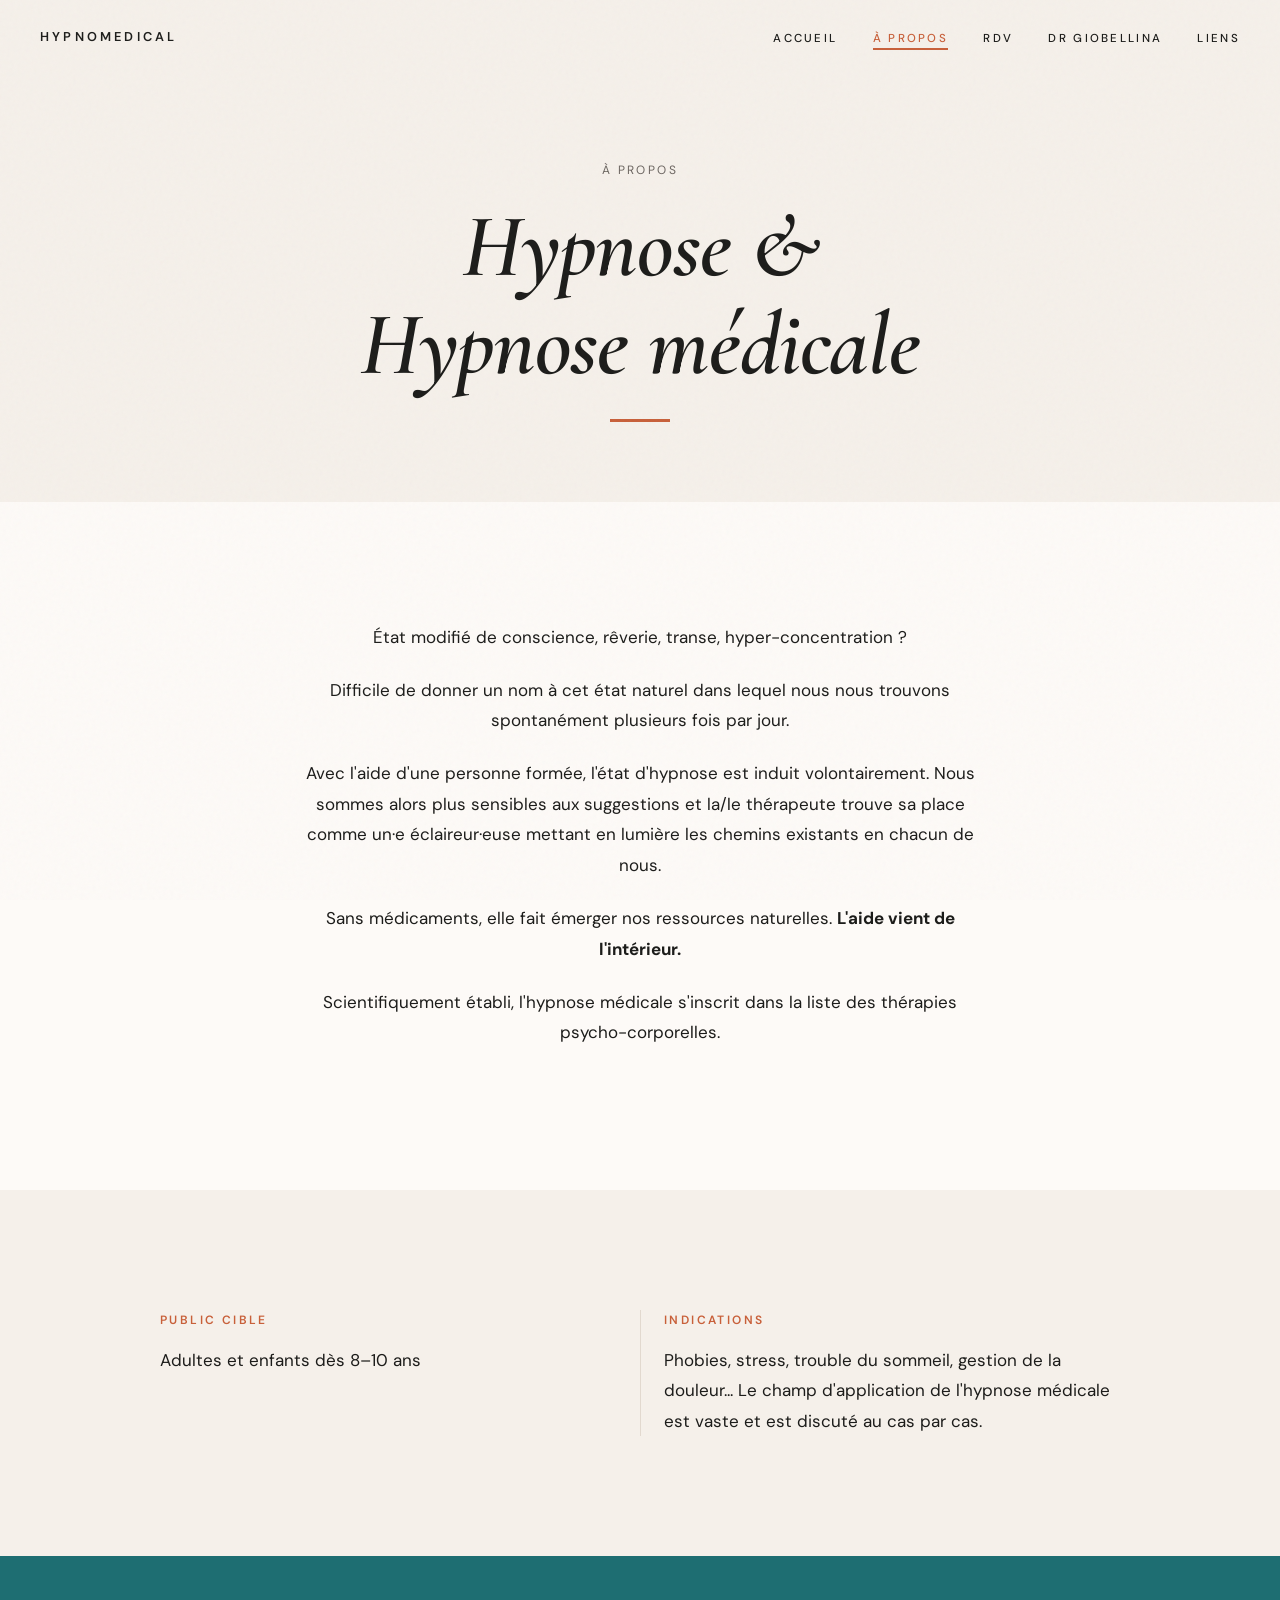
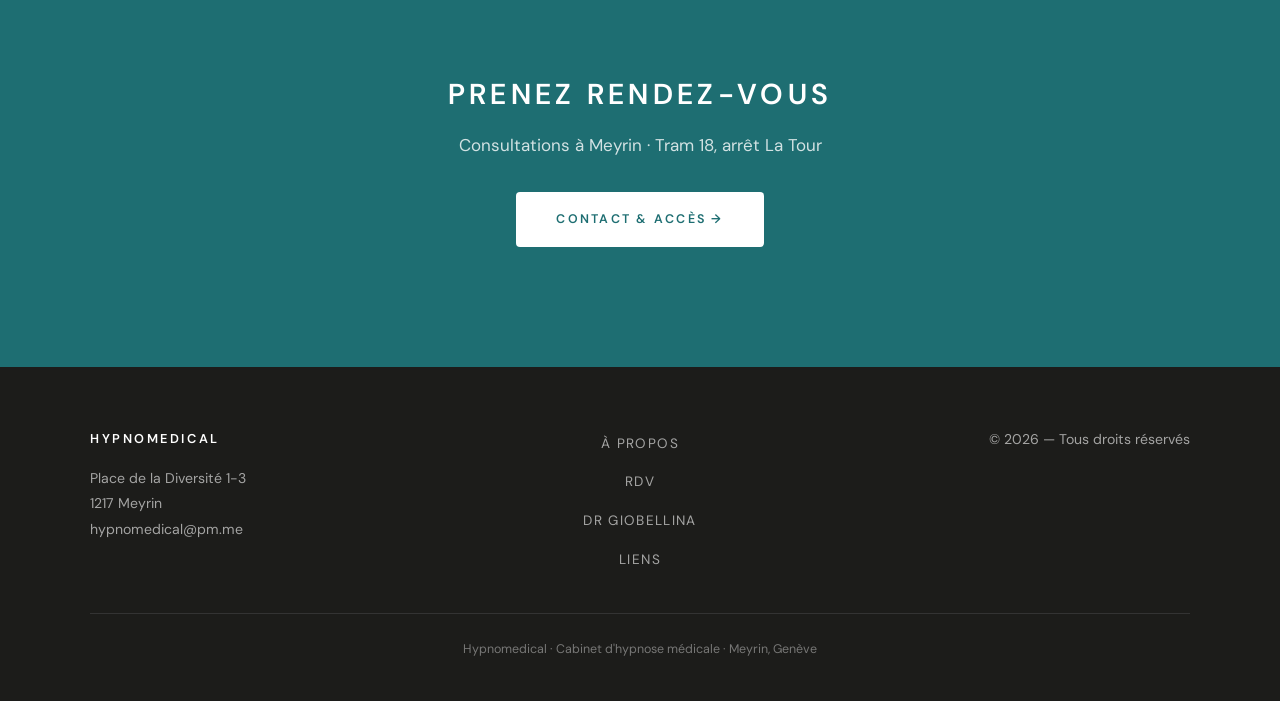
==== a-propos.html @ f83055d2 "Initial commit — site HYPNOMEDICAL v2 5 pages HTML/CSS/JS : accueil, à propos, rdv, dr giobellina, l" ====
<!DOCTYPE html>
<html lang="fr">
<head>
  <meta charset="UTF-8">
  <meta name="viewport" content="width=device-width, initial-scale=1.0">
  <title>À propos — Hypnomedical</title>
  <meta name="description" content="Découvrez l'hypnose médicale : un état naturel scientifiquement établi, pour adultes et enfants dès 8-10 ans.">
  <link rel="preconnect" href="https://fonts.googleapis.com">
  <link rel="preconnect" href="https://fonts.gstatic.com" crossorigin>
  <link href="https://fonts.googleapis.com/css2?family=Cormorant+Garamond:ital,wght@0,400;0,600;1,400;1,600&family=DM+Sans:wght@400;500;600&display=swap" rel="stylesheet">
  <link rel="stylesheet" href="css/style.css">
</head>
<body class="page-transition">

  <div class="cursor-dot"></div>

  <!-- NAVBAR -->
  <nav class="navbar scrolled">
    <div class="navbar-inner">
      <a href="index.html" class="nav-brand">Hypnomedical</a>
      <button class="hamburger" aria-label="Menu">
        <span></span><span></span><span></span>
      </button>
      <ul class="nav-links">
        <li><a href="index.html">Accueil</a></li>
        <li><a href="a-propos.html">À propos</a></li>
        <li><a href="rdv.html">RDV</a></li>
        <li><a href="dr-giobellina.html">Dr Giobellina</a></li>
        <li><a href="liens.html">Liens</a></li>
      </ul>
    </div>
  </nav>

  <div class="mobile-menu">
    <a href="index.html">Accueil</a>
    <a href="a-propos.html">À propos</a>
    <a href="rdv.html">RDV</a>
    <a href="dr-giobellina.html">Dr Giobellina</a>
    <a href="liens.html">Liens</a>
  </div>

  <!-- PAGE HERO -->
  <section class="page-hero">
    <span class="label">À propos</span>
    <h1><em>Hypnose &<br>Hypnose médicale</em></h1>
    <span class="title-underline"></span>
  </section>

  <!-- TEXTE PRINCIPAL -->
  <section class="section">
    <div class="text-content">
      <p class="reveal">État modifié de conscience, rêverie, transe, hyper-concentration&nbsp;?</p>
      <p class="reveal">Difficile de donner un nom à cet état naturel dans lequel nous nous trouvons spontanément plusieurs fois par jour.</p>
      <p class="reveal">Avec l'aide d'une personne formée, l'état d'hypnose est induit volontairement. Nous sommes alors plus sensibles aux suggestions et la/le thérapeute trouve sa place comme un·e éclaireur·euse mettant en lumière les chemins existants en chacun de nous.</p>
      <p class="reveal">Sans médicaments, elle fait émerger nos ressources naturelles. <strong>L'aide vient de l'intérieur.</strong></p>
      <p class="reveal">Scientifiquement établi, l'hypnose médicale s'inscrit dans la liste des thérapies psycho-corporelles.</p>
    </div>
  </section>

  <!-- PUBLIC & INDICATIONS -->
  <section class="section section--alt">
    <div class="two-cols two-cols--divided reveal">
      <div class="col-block">
        <span class="label">Public cible</span>
        <p>Adultes et enfants dès 8–10 ans</p>
      </div>
      <div class="col-block">
        <span class="label">Indications</span>
        <p>Phobies, stress, trouble du sommeil, gestion de la douleur... Le champ d'application de l'hypnose médicale est vaste et est discuté au cas par cas.</p>
      </div>
    </div>
  </section>

  <!-- CTA -->
  <section class="section section--teal">
    <div class="section-inner reveal">
      <h2 style="color:#fff; margin-bottom:1rem;">Prenez rendez-vous</h2>
      <p style="color:rgba(255,255,255,0.8); margin-bottom:2rem;">Consultations à Meyrin · Tram 18, arrêt La Tour</p>
      <a href="rdv.html" class="btn-cta btn-cta--white">Contact & accès →</a>
    </div>
  </section>

  <!-- FOOTER -->
  <footer class="site-footer">
    <div class="footer-inner">
      <div class="footer-col">
        <h4>Hypnomedical</h4>
        <p>Place de la Diversité 1-3<br>1217 Meyrin</p>
        <p><a href="mailto:hypnomedical@pm.me">hypnomedical@pm.me</a></p>
      </div>
      <div class="footer-col">
        <ul class="footer-nav">
          <li><a href="a-propos.html">À propos</a></li>
          <li><a href="rdv.html">RDV</a></li>
          <li><a href="dr-giobellina.html">Dr Giobellina</a></li>
          <li><a href="liens.html">Liens</a></li>
        </ul>
      </div>
      <div class="footer-col footer-col--right">
        <p>&copy; 2026 — Tous droits réservés</p>
      </div>
    </div>
    <div class="footer-bottom">
      Hypnomedical · Cabinet d'hypnose médicale · Meyrin, Genève
    </div>
  </footer>

  <script src="js/main.js"></script>
</body>
</html>
---- css/style.css ----
/* ===== RESET & BASE ===== */
*,
*::before,
*::after {
  margin: 0;
  padding: 0;
  box-sizing: border-box;
}

:root {
  --bg-main: #FDFAF7;
  --bg-alt: #F5F0EA;
  --bg-dark: #1C1C1A;
  --text: #1C1C1A;
  --text-secondary: #6B6560;
  --terracotta: #C8603A;
  --teal: #1E6E72;
  --teal-dark: #175558;
  --border: #E2D9CF;
  --white: #FFFFFF;
  --max-content: 680px;
  --max-wide: 1100px;
}

html {
  scroll-behavior: smooth;
}

body {
  font-family: 'DM Sans', 'Inter', sans-serif;
  font-size: 17px;
  line-height: 1.8;
  color: var(--text);
  background: var(--bg-main);
  min-height: 100vh;
  overflow-x: hidden;
}

/* Subtle paper texture */
body::before {
  content: '';
  position: fixed;
  top: 0;
  left: 0;
  width: 100%;
  height: 100%;
  pointer-events: none;
  z-index: 9999;
  opacity: 0.03;
  background-image: url("data:image/svg+xml,%3Csvg viewBox='0 0 256 256' xmlns='http://www.w3.org/2000/svg'%3E%3Cfilter id='noise'%3E%3CfeTurbulence type='fractalNoise' baseFrequency='0.9' numOctaves='4' stitchTiles='stitch'/%3E%3C/filter%3E%3Crect width='100%25' height='100%25' filter='url(%23noise)'/%3E%3C/svg%3E");
}

a {
  color: var(--teal);
  text-decoration: none;
  position: relative;
}

img {
  max-width: 100%;
  height: auto;
}

/* ===== CUSTOM CURSOR ===== */
.cursor-dot {
  width: 36px;
  height: 36px;
  border: 1.5px solid var(--text);
  border-radius: 50%;
  position: fixed;
  pointer-events: none;
  z-index: 10000;
  transition: transform 0.15s ease, opacity 0.15s ease, border-color 0.2s;
  transform: translate(-50%, -50%);
  opacity: 0;
}

.cursor-dot.visible {
  opacity: 1;
}

.cursor-dot.hovering {
  transform: translate(-50%, -50%) scale(1.6);
  border-color: var(--terracotta);
}

/* ===== LINK UNDERLINE ANIMATION ===== */
.link-hover {
  position: relative;
  display: inline;
}

.link-hover::after {
  content: '';
  position: absolute;
  bottom: -2px;
  left: 0;
  width: 0;
  height: 1.5px;
  background: currentColor;
  transition: width 0.3s ease;
}

.link-hover:hover::after {
  width: 100%;
}

/* ===== TYPOGRAPHY ===== */
h1 {
  font-family: 'Cormorant Garamond', 'Playfair Display', Georgia, serif;
  font-weight: 600;
  font-size: clamp(2.8rem, 7vw, 6.5rem);
  line-height: 1.1;
  color: var(--text);
  letter-spacing: -0.01em;
}

h2 {
  font-family: 'DM Sans', sans-serif;
  font-weight: 600;
  text-transform: uppercase;
  letter-spacing: 0.15em;
  font-size: clamp(1.3rem, 2.5vw, 1.8rem);
  line-height: 1.3;
  color: var(--text);
}

.label {
  text-transform: uppercase;
  font-size: 0.75rem;
  letter-spacing: 0.2em;
  color: var(--text-secondary);
  margin-bottom: 1rem;
  display: block;
}

.title-underline {
  display: block;
  width: 60px;
  height: 3px;
  background: var(--terracotta);
  margin: 1.5rem auto 0;
}

/* ===== SCROLL REVEAL ===== */
.reveal {
  opacity: 0;
  transform: translateY(24px);
  transition: opacity 0.7s ease-out, transform 0.7s ease-out;
}

.reveal.visible {
  opacity: 1;
  transform: translateY(0);
}

.reveal.delay-1 { transition-delay: 0.15s; }
.reveal.delay-2 { transition-delay: 0.3s; }
.reveal.delay-3 { transition-delay: 0.45s; }

/* ===== NAVBAR ===== */
.navbar {
  position: fixed;
  top: 0;
  left: 0;
  width: 100%;
  z-index: 1000;
  transition: background 0.4s, box-shadow 0.4s;
  background: transparent;
}

.navbar.scrolled {
  background: var(--bg-main);
  box-shadow: 0 1px 12px rgba(0, 0, 0, 0.06);
}

.navbar-inner {
  max-width: 1280px;
  margin: 0 auto;
  padding: 1.3rem 2.5rem;
  display: flex;
  justify-content: space-between;
  align-items: center;
}

.nav-brand {
  font-family: 'DM Sans', sans-serif;
  font-size: 0.8rem;
  font-weight: 600;
  text-transform: uppercase;
  letter-spacing: 0.25em;
  color: var(--text);
  text-decoration: none;
}

.nav-brand:hover {
  color: var(--terracotta);
}

.nav-links {
  list-style: none;
  display: flex;
  gap: 2.2rem;
}

.nav-links a {
  color: var(--text);
  text-decoration: none;
  text-transform: uppercase;
  font-size: 0.72rem;
  letter-spacing: 0.2em;
  font-weight: 500;
  position: relative;
  transition: color 0.2s;
}

.nav-links a::after {
  content: '';
  position: absolute;
  bottom: -4px;
  left: 0;
  width: 0;
  height: 1.5px;
  background: var(--terracotta);
  transition: width 0.3s ease;
}

.nav-links a:hover,
.nav-links a.active {
  color: var(--terracotta);
}

.nav-links a:hover::after,
.nav-links a.active::after {
  width: 100%;
}

/* Hamburger */
.hamburger {
  display: none;
  background: none;
  border: none;
  cursor: pointer;
  padding: 0.5rem;
  z-index: 1001;
  position: relative;
}

.hamburger span {
  display: block;
  width: 24px;
  height: 1.5px;
  background: var(--text);
  margin: 6px 0;
  transition: transform 0.4s ease, opacity 0.3s ease, background 0.3s;
}

.hamburger.open span {
  background: var(--white);
}

.hamburger.open span:nth-child(1) {
  transform: translateY(7.5px) rotate(45deg);
}

.hamburger.open span:nth-child(2) {
  opacity: 0;
}

.hamburger.open span:nth-child(3) {
  transform: translateY(-7.5px) rotate(-45deg);
}

/* Mobile overlay */
.mobile-menu {
  display: none;
  position: fixed;
  inset: 0;
  background: var(--bg-dark);
  z-index: 999;
  flex-direction: column;
  align-items: center;
  justify-content: center;
  gap: 2rem;
  opacity: 0;
  transition: opacity 0.4s ease;
}

.mobile-menu.open {
  display: flex;
  opacity: 1;
}

.mobile-menu a {
  color: var(--white);
  text-decoration: none;
  text-transform: uppercase;
  font-size: 1.5rem;
  letter-spacing: 0.15em;
  font-weight: 500;
  transition: color 0.2s;
}

.mobile-menu a:hover,
.mobile-menu a.active {
  color: var(--terracotta);
}

/* ===== SECTIONS ===== */
.section {
  padding: 120px 2.5rem;
}

.section--alt {
  background: var(--bg-alt);
}

.section--dark {
  background: var(--bg-dark);
  color: var(--white);
}

.section--teal {
  background: var(--teal);
  color: var(--white);
}

.section-inner {
  max-width: var(--max-content);
  margin: 0 auto;
  text-align: center;
}

.section-inner--wide {
  max-width: var(--max-wide);
  margin: 0 auto;
}

/* ===== HOME HERO ===== */
.hero {
  display: flex;
  flex-direction: column;
  align-items: center;
  justify-content: center;
  min-height: 100vh;
  padding: 2rem 2.5rem;
  text-align: center;
  position: relative;
}

.hero-label {
  text-transform: uppercase;
  font-size: 0.72rem;
  letter-spacing: 0.3em;
  color: var(--text-secondary);
  margin-bottom: 2rem;
  opacity: 0;
  transform: translateY(16px);
  animation: heroFade 0.8s ease-out 0.2s forwards;
}

.hero-logo {
  width: 160px;
  height: 160px;
  margin-bottom: 2.5rem;
  opacity: 0;
  transform: translateY(16px);
  animation: heroFade 0.8s ease-out 0.4s forwards;
}

.hero-logo img,
.hero-logo svg {
  width: 100%;
  height: 100%;
  object-fit: contain;
  animation: breathe 4s ease-in-out infinite;
}

@keyframes breathe {
  0%, 100% { transform: scale(1); }
  50% { transform: scale(1.03); }
}

.hero h1 {
  opacity: 0;
  transform: translateY(20px);
  animation: heroFade 0.8s ease-out 0.6s forwards;
  margin-bottom: 1rem;
}

.hero h1 em {
  font-style: italic;
}

.hero-subtitle {
  font-size: 1rem;
  color: var(--text-secondary);
  margin-bottom: 2.5rem;
  opacity: 0;
  transform: translateY(16px);
  animation: heroFade 0.8s ease-out 0.8s forwards;
}

.hero .btn-cta {
  opacity: 0;
  transform: translateY(16px);
  animation: heroFade 0.8s ease-out 1s forwards;
}

@keyframes heroFade {
  to {
    opacity: 1;
    transform: translateY(0);
  }
}

/* ===== BUTTONS ===== */
.btn-cta {
  display: inline-block;
  background: var(--teal);
  color: var(--white);
  padding: 16px 40px;
  font-family: 'DM Sans', sans-serif;
  text-transform: uppercase;
  font-size: 0.78rem;
  letter-spacing: 0.18em;
  font-weight: 600;
  text-decoration: none;
  border: none;
  border-radius: 4px;
  cursor: pointer;
  transition: background 0.3s, transform 0.3s, box-shadow 0.3s;
}

.btn-cta:hover {
  background: var(--teal-dark);
  color: var(--white);
  transform: translateY(-2px);
  box-shadow: 0 6px 20px rgba(30, 110, 114, 0.25);
}

.btn-cta--white {
  background: var(--white);
  color: var(--teal);
}

.btn-cta--white:hover {
  background: #f0f0f0;
  color: var(--teal);
  transform: translateY(-2px);
  box-shadow: 0 6px 20px rgba(0, 0, 0, 0.1);
}

/* ===== QUOTE / TEASER ===== */
.teaser-quote {
  position: relative;
  max-width: 700px;
  margin: 0 auto;
}

.teaser-quote .deco-quote {
  font-family: 'Cormorant Garamond', serif;
  font-size: 8rem;
  color: var(--terracotta);
  opacity: 0.15;
  position: absolute;
  top: -3rem;
  left: -1rem;
  line-height: 1;
  user-select: none;
}

.teaser-quote blockquote {
  font-family: 'Cormorant Garamond', serif;
  font-size: 1.4rem;
  font-style: italic;
  line-height: 1.7;
  color: var(--text);
  margin-bottom: 2rem;
}

.teaser-link {
  color: var(--teal);
  font-weight: 500;
  font-size: 0.95rem;
}

/* ===== INDICATION CARDS ===== */
.cards-grid {
  display: grid;
  grid-template-columns: repeat(3, 1fr);
  gap: 2rem;
  max-width: var(--max-wide);
  margin: 0 auto;
}

.card {
  text-align: center;
  padding: 2.5rem 2rem;
  border-bottom: 2px solid var(--terracotta);
}

.card-icon {
  font-size: 2.2rem;
  margin-bottom: 1.2rem;
  display: block;
}

.card h3 {
  font-family: 'DM Sans', sans-serif;
  font-weight: 600;
  text-transform: uppercase;
  letter-spacing: 0.1em;
  font-size: 1rem;
  margin-bottom: 0.8rem;
}

.card p {
  font-size: 0.95rem;
  color: var(--text-secondary);
  line-height: 1.6;
}

.cards-note {
  text-align: center;
  color: var(--text-secondary);
  font-style: italic;
  margin-top: 2.5rem;
  font-size: 0.95rem;
}

/* ===== PAGE HERO ===== */
.page-hero {
  background: var(--bg-alt);
  padding: 160px 2.5rem 80px;
  text-align: center;
}

.page-hero h1 {
  margin-top: 0.5rem;
}

.page-hero .subtitle {
  max-width: 600px;
  margin: 1.5rem auto 0;
  color: var(--text-secondary);
  font-size: 0.95rem;
}

/* ===== TEXT CONTENT ===== */
.text-content {
  max-width: var(--max-content);
  margin: 0 auto;
  text-align: center;
}

.text-content p {
  margin-bottom: 1.4rem;
}

.text-content p strong {
  color: var(--text);
}

/* ===== TWO COLUMNS ===== */
.two-cols {
  display: grid;
  grid-template-columns: 1fr 1fr;
  gap: 3rem;
  max-width: 960px;
  margin: 0 auto;
  text-align: left;
}

.two-cols--divided {
  position: relative;
}

.two-cols--divided::after {
  content: '';
  position: absolute;
  top: 0;
  left: 50%;
  width: 1px;
  height: 100%;
  background: var(--border);
}

.col-block .label {
  margin-bottom: 0.8rem;
  color: var(--terracotta);
  font-weight: 600;
}

.col-block p {
  line-height: 1.8;
}

/* ===== RDV CONTACT COLS ===== */
.contact-cols {
  display: grid;
  grid-template-columns: 1fr 1fr;
  gap: 4rem;
  max-width: 960px;
  margin: 0 auto;
  text-align: left;
}

.contact-block .label {
  color: var(--terracotta);
  font-weight: 600;
  margin-bottom: 1rem;
}

.contact-block a {
  font-weight: 500;
}

.contact-block p {
  margin-bottom: 0.6rem;
}

.contact-block .transport {
  margin-top: 1.2rem;
  font-size: 0.95rem;
  color: var(--text-secondary);
}

/* ===== MAP ===== */
.map-section {
  padding: 0 2.5rem 0;
}

.map-container {
  max-width: var(--max-wide);
  margin: 0 auto;
  border-radius: 8px;
  overflow: hidden;
  max-height: 400px;
}

.map-container iframe {
  width: 100%;
  height: 400px;
  border: 0;
  display: block;
}

/* ===== DR BIO ===== */
.bio-grid {
  display: grid;
  grid-template-columns: 2fr 3fr;
  gap: 4rem;
  max-width: 960px;
  margin: 0 auto;
  align-items: center;
  text-align: left;
}

.bio-photo {
  width: 100%;
  max-width: 320px;
  background: var(--bg-alt);
  border-radius: 8px;
  overflow: hidden;
}

.bio-photo img {
  width: 100%;
  height: 100%;
  object-fit: cover;
  display: block;
}

.bio-text h1 {
  font-size: clamp(2rem, 4vw, 3.5rem);
  margin-bottom: 1.5rem;
}

.bio-text p {
  margin-bottom: 1rem;
  color: var(--text-secondary);
}

.bio-text .label {
  color: var(--terracotta);
  font-weight: 600;
}

.bio-link {
  display: inline-block;
  margin-top: 1.5rem;
  color: var(--teal);
  font-weight: 500;
}

/* ===== LINKS LIST ===== */
.link-item {
  display: flex;
  justify-content: space-between;
  align-items: center;
  padding: 1.5rem 0;
  border-bottom: 1px solid var(--border);
  text-align: left;
}

.link-item:first-child {
  border-top: 1px solid var(--border);
}

.link-item-text {
  flex: 1;
}

.link-item-text a {
  font-weight: 600;
  font-size: 1.05rem;
  color: var(--teal);
}

.link-item-text p {
  font-size: 0.88rem;
  color: var(--text-secondary);
  margin-top: 0.3rem;
}

.link-arrow {
  font-size: 1.3rem;
  color: var(--teal);
  transition: transform 0.3s ease;
  margin-left: 1rem;
  flex-shrink: 0;
}

.link-item:hover .link-arrow {
  transform: translateX(6px);
}

/* ===== EDITORIAL BLOCKS ===== */
.editorial-grid {
  display: grid;
  grid-template-columns: 1fr 1fr;
  gap: 3rem;
  max-width: 960px;
  margin: 0 auto;
  text-align: left;
}

.editorial-block .label {
  color: var(--terracotta);
  font-weight: 600;
  margin-bottom: 0.8rem;
}

.editorial-block p {
  color: var(--text-secondary);
  line-height: 1.7;
}

.editorial-block .ref {
  font-family: 'Cormorant Garamond', serif;
  font-style: italic;
  color: var(--text);
  margin-top: 0.8rem;
  font-size: 0.95rem;
}

/* ===== FOOTER ===== */
.site-footer {
  background: var(--bg-dark);
  color: rgba(255, 255, 255, 0.7);
  padding: 60px 2.5rem 40px;
}

.footer-inner {
  max-width: 1100px;
  margin: 0 auto;
  display: grid;
  grid-template-columns: 1fr 1fr 1fr;
  gap: 2rem;
}

.footer-col h4 {
  font-family: 'DM Sans', sans-serif;
  font-size: 0.8rem;
  text-transform: uppercase;
  letter-spacing: 0.2em;
  color: var(--white);
  margin-bottom: 1rem;
  font-weight: 600;
}

.footer-col p,
.footer-col a {
  font-size: 0.88rem;
  color: rgba(255, 255, 255, 0.6);
  line-height: 1.8;
}

.footer-col a:hover {
  color: var(--white);
}

.footer-col--right {
  text-align: right;
}

.footer-nav {
  list-style: none;
  text-align: center;
}

.footer-nav li {
  margin-bottom: 0.5rem;
}

.footer-nav a {
  font-size: 0.85rem;
  text-transform: uppercase;
  letter-spacing: 0.1em;
}

.footer-bottom {
  max-width: 1100px;
  margin: 2rem auto 0;
  padding-top: 1.5rem;
  border-top: 1px solid #333;
  text-align: center;
  font-size: 0.78rem;
  color: rgba(255, 255, 255, 0.4);
}

/* ===== PAGE TRANSITION ===== */
.page-transition {
  animation: pageIn 0.5s ease-out;
}

@keyframes pageIn {
  from {
    opacity: 0;
  }
  to {
    opacity: 1;
  }
}

/* ===== RESPONSIVE ===== */
@media (max-width: 768px) {
  .hamburger {
    display: block;
  }

  .nav-links {
    display: none;
  }

  .section {
    padding: 80px 1.5rem;
  }

  .hero {
    padding: 2rem 1.5rem;
  }

  .hero-logo {
    width: 120px;
    height: 120px;
  }

  .page-hero {
    padding: 130px 1.5rem 60px;
  }

  .cards-grid {
    grid-template-columns: 1fr;
    gap: 1.5rem;
  }

  .two-cols,
  .contact-cols,
  .editorial-grid {
    grid-template-columns: 1fr;
    gap: 2rem;
  }

  .two-cols--divided::after {
    display: none;
  }

  .bio-grid {
    grid-template-columns: 1fr;
    gap: 2rem;
    text-align: center;
  }

  .bio-photo {
    margin: 0 auto;
    max-width: 220px;
  }

  .bio-text {
    text-align: center;
  }

  .footer-inner {
    grid-template-columns: 1fr;
    text-align: center;
    gap: 2rem;
  }

  .footer-col--right {
    text-align: center;
  }

  .link-item {
    flex-direction: column;
    align-items: flex-start;
    gap: 0.5rem;
  }

  .cursor-dot {
    display: none !important;
  }

  .navbar-inner {
    padding: 1rem 1.5rem;
  }
}

@media (max-width: 480px) {
  h1 {
    font-size: 2.2rem;
  }

  .teaser-quote blockquote {
    font-size: 1.15rem;
  }

  .teaser-quote .deco-quote {
    font-size: 5rem;
    top: -2rem;
  }
}
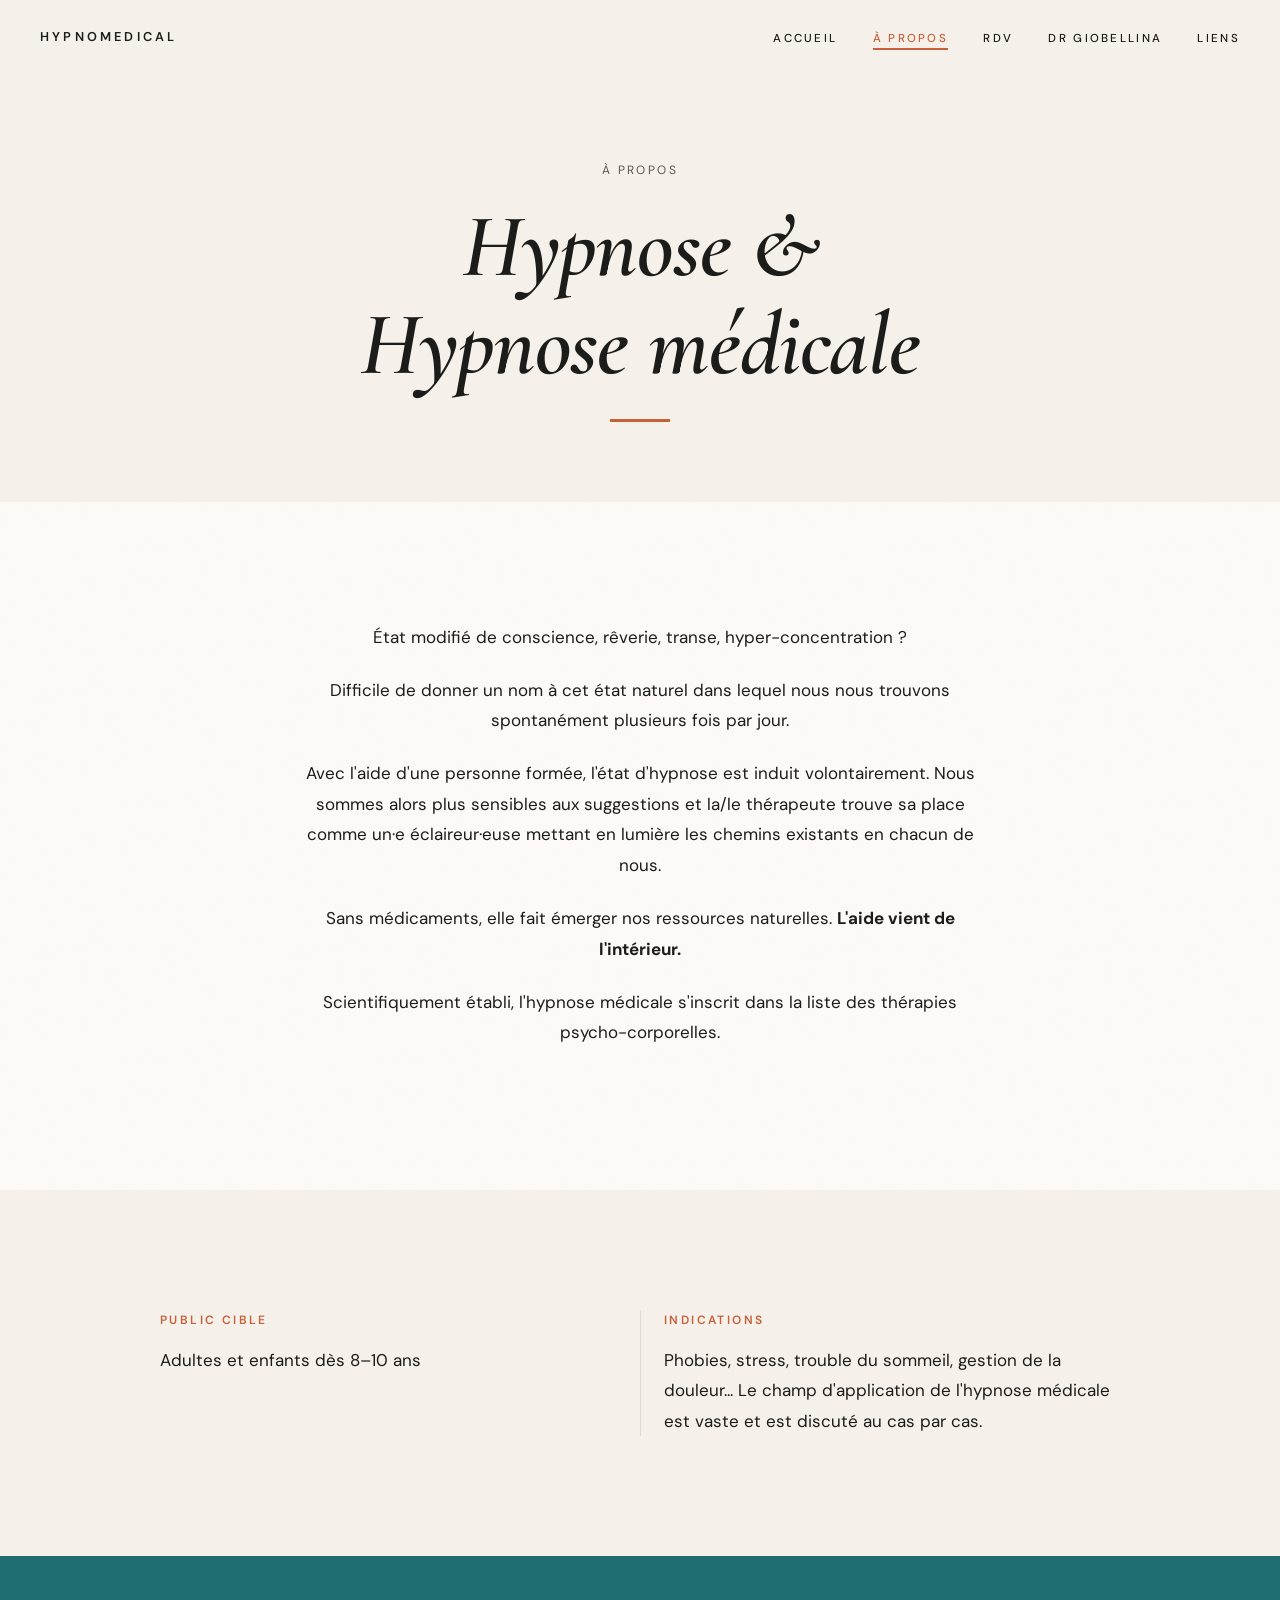
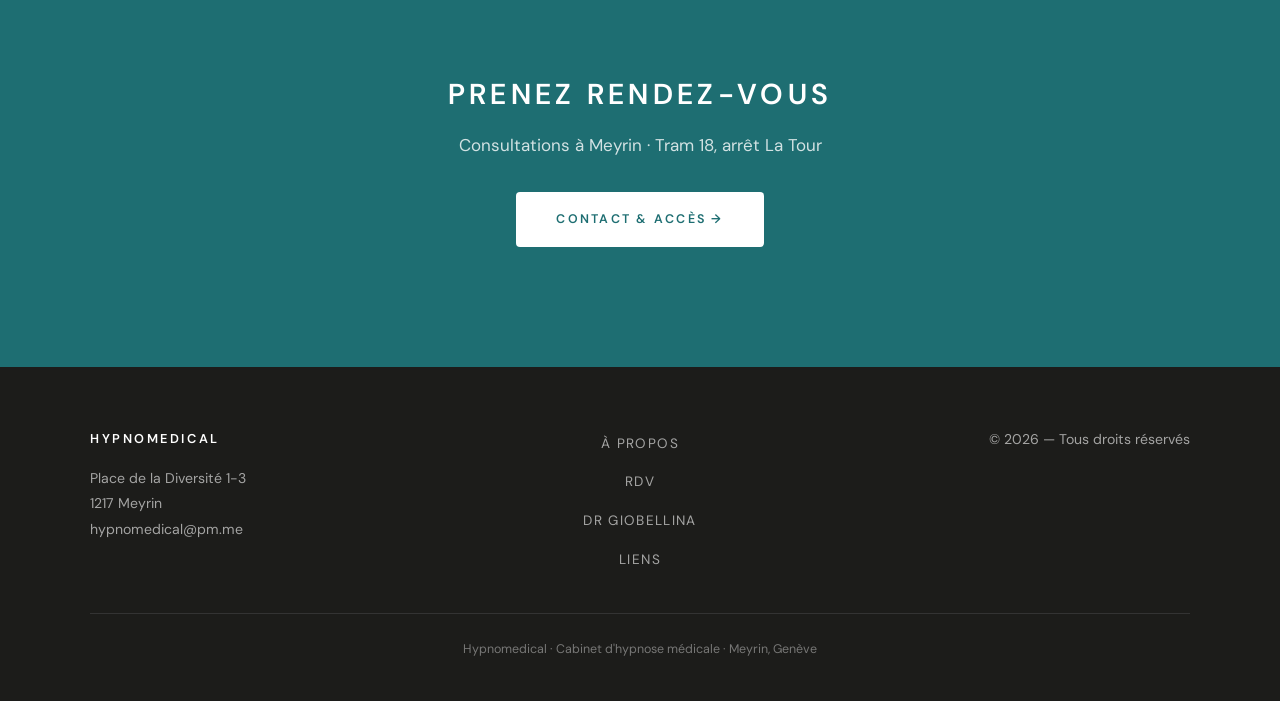
==== commit 5cf677be: "SEO, performance & accessibility improvements - Add favicon, apple-touch-icon, icon-192 - Add Open G" ====
--- a/a-propos.html
+++ b/a-propos.html
@@ -4,7 +4,17 @@
   <meta charset="UTF-8">
   <meta name="viewport" content="width=device-width, initial-scale=1.0">
   <title>À propos — Hypnomedical</title>
-  <meta name="description" content="Découvrez l'hypnose médicale : un état naturel scientifiquement établi, pour adultes et enfants dès 8-10 ans.">
+  <meta name="description" content="Découvrez l'hypnose médicale : un état naturel scientifiquement établi, pour adultes et enfants dès 8-10 ans. Cabinet du Dr Giobellina à Meyrin.">
+  <meta name="theme-color" content="#FDFAF7">
+  <link rel="icon" href="img/favicon.ico" type="image/x-icon">
+  <link rel="apple-touch-icon" href="img/apple-touch-icon.png">
+  <link rel="canonical" href="https://hypnomedical.piixel.ch/a-propos.html">
+  <meta property="og:type" content="website">
+  <meta property="og:title" content="À propos — Hypnomedical">
+  <meta property="og:description" content="L'hypnose médicale : un état naturel scientifiquement établi. Pour adultes et enfants dès 8-10 ans.">
+  <meta property="og:url" content="https://hypnomedical.piixel.ch/a-propos.html">
+  <meta property="og:image" content="https://hypnomedical.piixel.ch/img/logo.jpg">
+  <meta property="og:locale" content="fr_CH">
   <link rel="preconnect" href="https://fonts.googleapis.com">
   <link rel="preconnect" href="https://fonts.gstatic.com" crossorigin>
   <link href="https://fonts.googleapis.com/css2?family=Cormorant+Garamond:ital,wght@0,400;0,600;1,400;1,600&family=DM+Sans:wght@400;500;600&display=swap" rel="stylesheet">
--- a/css/style.css
+++ b/css/style.css
@@ -12,7 +12,7 @@
   --bg-alt: #F5F0EA;
   --bg-dark: #1C1C1A;
   --text: #1C1C1A;
-  --text-secondary: #6B6560;
+  --text-secondary: #5C564F;
   --terracotta: #C8603A;
   --teal: #1E6E72;
   --teal-dark: #175558;
@@ -36,18 +36,11 @@
   overflow-x: hidden;
 }
 
-/* Subtle paper texture */
-body::before {
-  content: '';
-  position: fixed;
-  top: 0;
-  left: 0;
-  width: 100%;
-  height: 100%;
-  pointer-events: none;
-  z-index: 9999;
-  opacity: 0.03;
-  background-image: url("data:image/svg+xml,%3Csvg viewBox='0 0 256 256' xmlns='http://www.w3.org/2000/svg'%3E%3Cfilter id='noise'%3E%3CfeTurbulence type='fractalNoise' baseFrequency='0.9' numOctaves='4' stitchTiles='stitch'/%3E%3C/filter%3E%3Crect width='100%25' height='100%25' filter='url(%23noise)'/%3E%3C/svg%3E");
+/* Subtle paper texture — lightweight, no fixed overlay */
+body {
+  background-image: url("data:image/svg+xml,%3Csvg viewBox='0 0 256 256' xmlns='http://www.w3.org/2000/svg'%3E%3Cfilter id='n'%3E%3CfeTurbulence type='fractalNoise' baseFrequency='0.9' numOctaves='3' stitchTiles='stitch'/%3E%3C/filter%3E%3Crect width='100%25' height='100%25' filter='url(%23n)' opacity='0.03'/%3E%3C/svg%3E");
+  background-repeat: repeat;
+  background-size: 256px 256px;
 }
 
 a {
